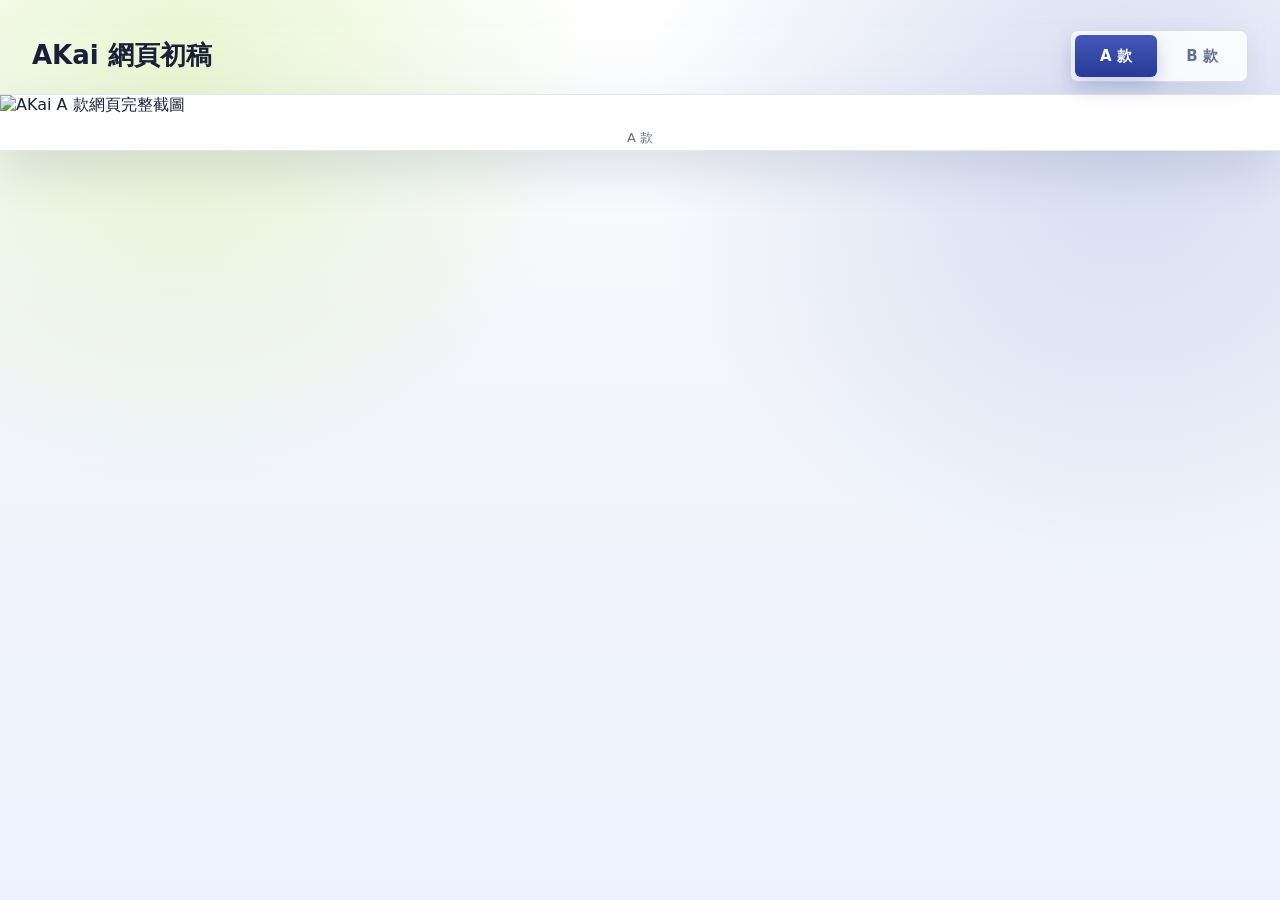
==== index.html @ e540f956 "Add GitHub Pages deployment" ====
<!doctype html>
<html lang="zh-Hant">
  <head>
    <meta charset="utf-8" />
    <meta name="viewport" content="width=device-width, initial-scale=1" />
    <title>AKai A/B 網頁款式切換</title>
    <style>
      :root {
        color-scheme: light;
        --bg: #f4f6fb;
        --surface: rgba(255, 255, 255, 0.82);
        --surface-strong: #ffffff;
        --text: #182037;
        --muted: #66708c;
        --line: rgba(39, 55, 95, 0.14);
        --brand: #4458b8;
        --brand-strong: #263a96;
        --shadow: 0 18px 48px rgba(40, 54, 96, 0.14);
        --radius: 8px;
        --control-h: 44px;
      }

      * {
        box-sizing: border-box;
      }

      html {
        scroll-behavior: smooth;
      }

      body {
        margin: 0;
        min-height: 100vh;
        color: var(--text);
        font-family:
          "Noto Sans TC",
          "Microsoft JhengHei",
          system-ui,
          -apple-system,
          BlinkMacSystemFont,
          "Segoe UI",
          sans-serif;
        background:
          radial-gradient(
            circle at 14% 8%,
            rgba(197, 231, 136, 0.38),
            transparent 26rem
          ),
          radial-gradient(
            circle at 88% 12%,
            rgba(105, 128, 205, 0.26),
            transparent 30rem
          ),
          linear-gradient(180deg, #ffffff 0%, var(--bg) 38%, #eef2ff 100%);
      }

      .shell {
        width: 100%;
        margin: 0 auto;
        padding: 18px 0 40px;
      }

      .switchbar {
        position: sticky;
        top: 0;
        z-index: 10;
        display: flex;
        align-items: center;
        justify-content: space-between;
        gap: 16px;
        min-height: 72px;
        padding: 12px clamp(12px, 2.5vw, 36px);
        backdrop-filter: blur(16px);
      }

      .brand {
        display: grid;
        gap: 2px;
        min-width: 0;
      }

      .brand strong {
        font-size: clamp(18px, 2.2vw, 26px);
        line-height: 1.2;
        letter-spacing: 0;
      }

      .brand span {
        color: var(--muted);
        font-size: clamp(12px, 1.6vw, 14px);
        line-height: 1.5;
      }

      .tabs {
        display: grid;
        grid-template-columns: repeat(2, minmax(74px, 1fr));
        gap: 4px;
        min-width: 178px;
        height: calc(var(--control-h) + 8px);
        padding: 4px;
        border: 1px solid var(--line);
        border-radius: var(--radius);
        background: var(--surface);
        box-shadow: 0 8px 24px rgba(36, 47, 86, 0.08);
      }

      .tab {
        appearance: none;
        border: 0;
        border-radius: 6px;
        background: transparent;
        color: var(--muted);
        cursor: pointer;
        font: inherit;
        font-size: 15px;
        font-weight: 700;
        line-height: 1;
        transition:
          background-color 180ms ease,
          color 180ms ease,
          box-shadow 180ms ease;
      }

      .tab:hover {
        color: var(--brand-strong);
        background: rgba(68, 88, 184, 0.08);
      }

      .tab:focus-visible {
        outline: 3px solid rgba(68, 88, 184, 0.28);
        outline-offset: 2px;
      }

      .tab[aria-selected="true"] {
        color: #ffffff;
        background: linear-gradient(180deg, var(--brand), var(--brand-strong));
        box-shadow: 0 8px 18px rgba(55, 74, 174, 0.24);
      }

      .stage {
        overflow: hidden;
        width: 100%;
        border: 1px solid rgba(39, 55, 95, 0.12);
        border-right: 0;
        border-left: 0;
        border-radius: 0;
        background: var(--surface-strong);
        box-shadow: var(--shadow);
      }

      .panel {
        display: none;
        padding: 0;
      }

      .panel.is-active {
        display: block;
        animation: panel-in 220ms ease-out;
      }

      .page-shot {
        display: block;
        width: 100%;
        height: auto;
        margin: 0 auto;
        border-radius: 0;
        background: #ffffff;
      }

      .caption {
        display: flex;
        justify-content: center;
        padding: 12px 8px 2px;
        color: var(--muted);
        font-size: 13px;
        line-height: 1.5;
        text-align: center;
      }

      @keyframes panel-in {
        from {
          opacity: 0;
          transform: translateY(8px);
        }

        to {
          opacity: 1;
          transform: translateY(0);
        }
      }

      @media (max-width: 720px) {
        .shell {
          padding: 10px 0 24px;
        }

        .switchbar {
          min-height: auto;
          align-items: stretch;
          flex-direction: column;
          padding: 10px 12px;
          border-bottom: 1px solid var(--line);
          background: rgba(255, 255, 255, 0.78);
        }

        .brand {
          gap: 0;
        }

        .tabs {
          width: 100%;
        }

        .stage {
          box-shadow: none;
        }

        .caption {
          padding: 10px 12px;
        }
      }

      @media (prefers-reduced-motion: reduce) {
        html {
          scroll-behavior: auto;
        }

        .tab,
        .panel.is-active {
          transition: none;
          animation: none;
        }
      }
    </style>
  </head>
  <body>
    <main class="shell">
      <header class="switchbar" aria-label="款式切換">
        <div class="brand">
          <strong>AKai 網頁初稿</strong>
          <!-- <span>切換 A / B 款，畫面會依裝置寬度自動縮放。</span> -->
        </div>

        <div class="tabs" role="tablist" aria-label="選擇網頁款式">
          <button
            class="tab"
            id="tab-a"
            type="button"
            role="tab"
            aria-selected="true"
            aria-controls="panel-a"
            data-target="panel-a"
          >
            A 款
          </button>
          <button
            class="tab"
            id="tab-b"
            type="button"
            role="tab"
            aria-selected="false"
            aria-controls="panel-b"
            data-target="panel-b"
          >
            B 款
          </button>
        </div>
      </header>

      <section class="stage">
        <article
          class="panel is-active"
          id="panel-a"
          role="tabpanel"
          aria-labelledby="tab-a"
        >
          <img
            class="page-shot"
            src="ok1.jpg"
            alt="AKai A 款網頁完整截圖"
          />
          <div class="caption">A 款</div>
        </article>

        <article
          class="panel"
          id="panel-b"
          role="tabpanel"
          aria-labelledby="tab-b"
          hidden
        >
          <img
            class="page-shot"
            src="ok2.jpg"
            alt="AKai B 款網頁完整截圖"
          />
          <div class="caption">B 款</div>
        </article>
      </section>
    </main>

    <script>
      const tabs = Array.from(document.querySelectorAll('[role="tab"]'));
      const panels = Array.from(document.querySelectorAll('[role="tabpanel"]'));

      function activateTab(tab) {
        tabs.forEach((item) => {
          const isActive = item === tab;
          item.setAttribute("aria-selected", String(isActive));
          item.tabIndex = isActive ? 0 : -1;
        });

        panels.forEach((panel) => {
          const isActive = panel.id === tab.dataset.target;
          panel.classList.toggle("is-active", isActive);
          panel.hidden = !isActive;
        });

        window.scrollTo({ top: 0, behavior: "smooth" });
      }

      tabs.forEach((tab, index) => {
        tab.addEventListener("click", () => activateTab(tab));
        tab.addEventListener("keydown", (event) => {
          const keyMap = {
            ArrowLeft: index === 0 ? tabs.length - 1 : index - 1,
            ArrowRight: index === tabs.length - 1 ? 0 : index + 1,
            Home: 0,
            End: tabs.length - 1,
          };

          if (event.key in keyMap) {
            event.preventDefault();
            const nextTab = tabs[keyMap[event.key]];
            nextTab.focus();
            activateTab(nextTab);
          }
        });
      });
    </script>
  </body>
</html>
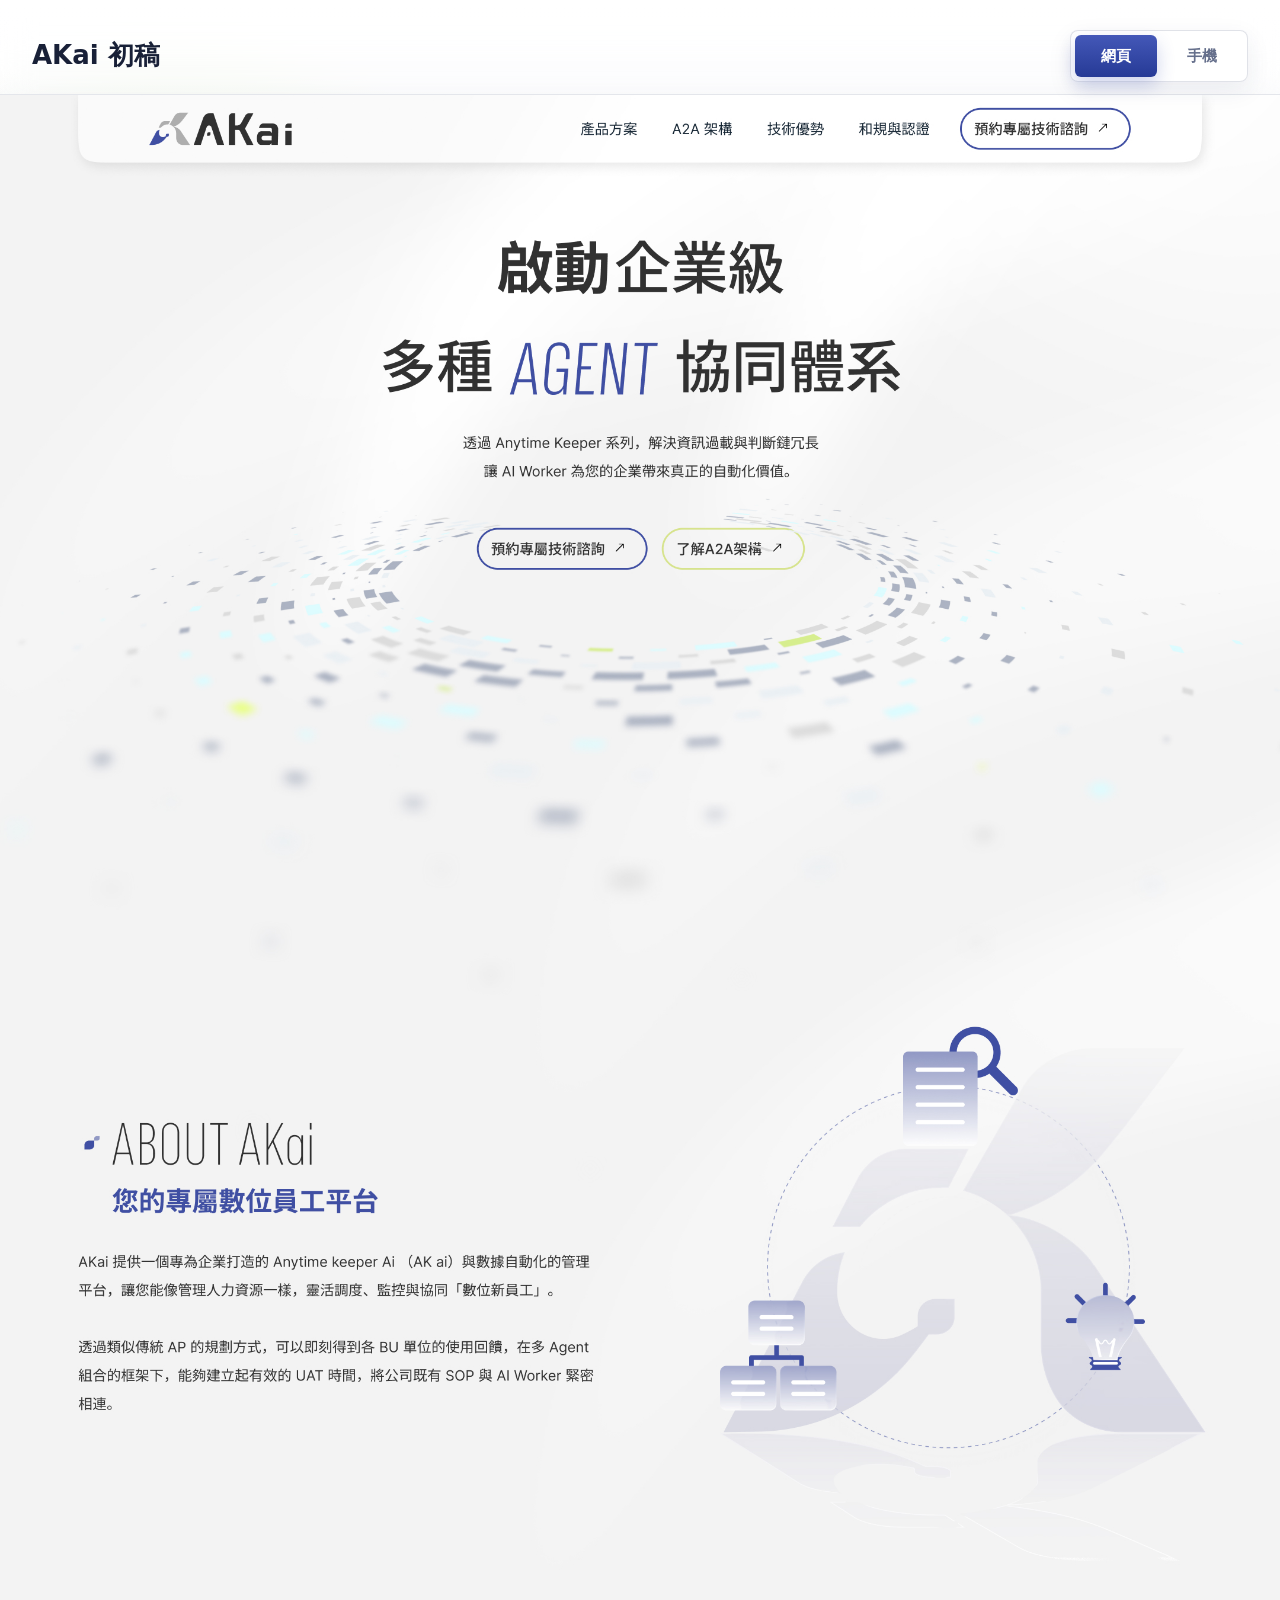
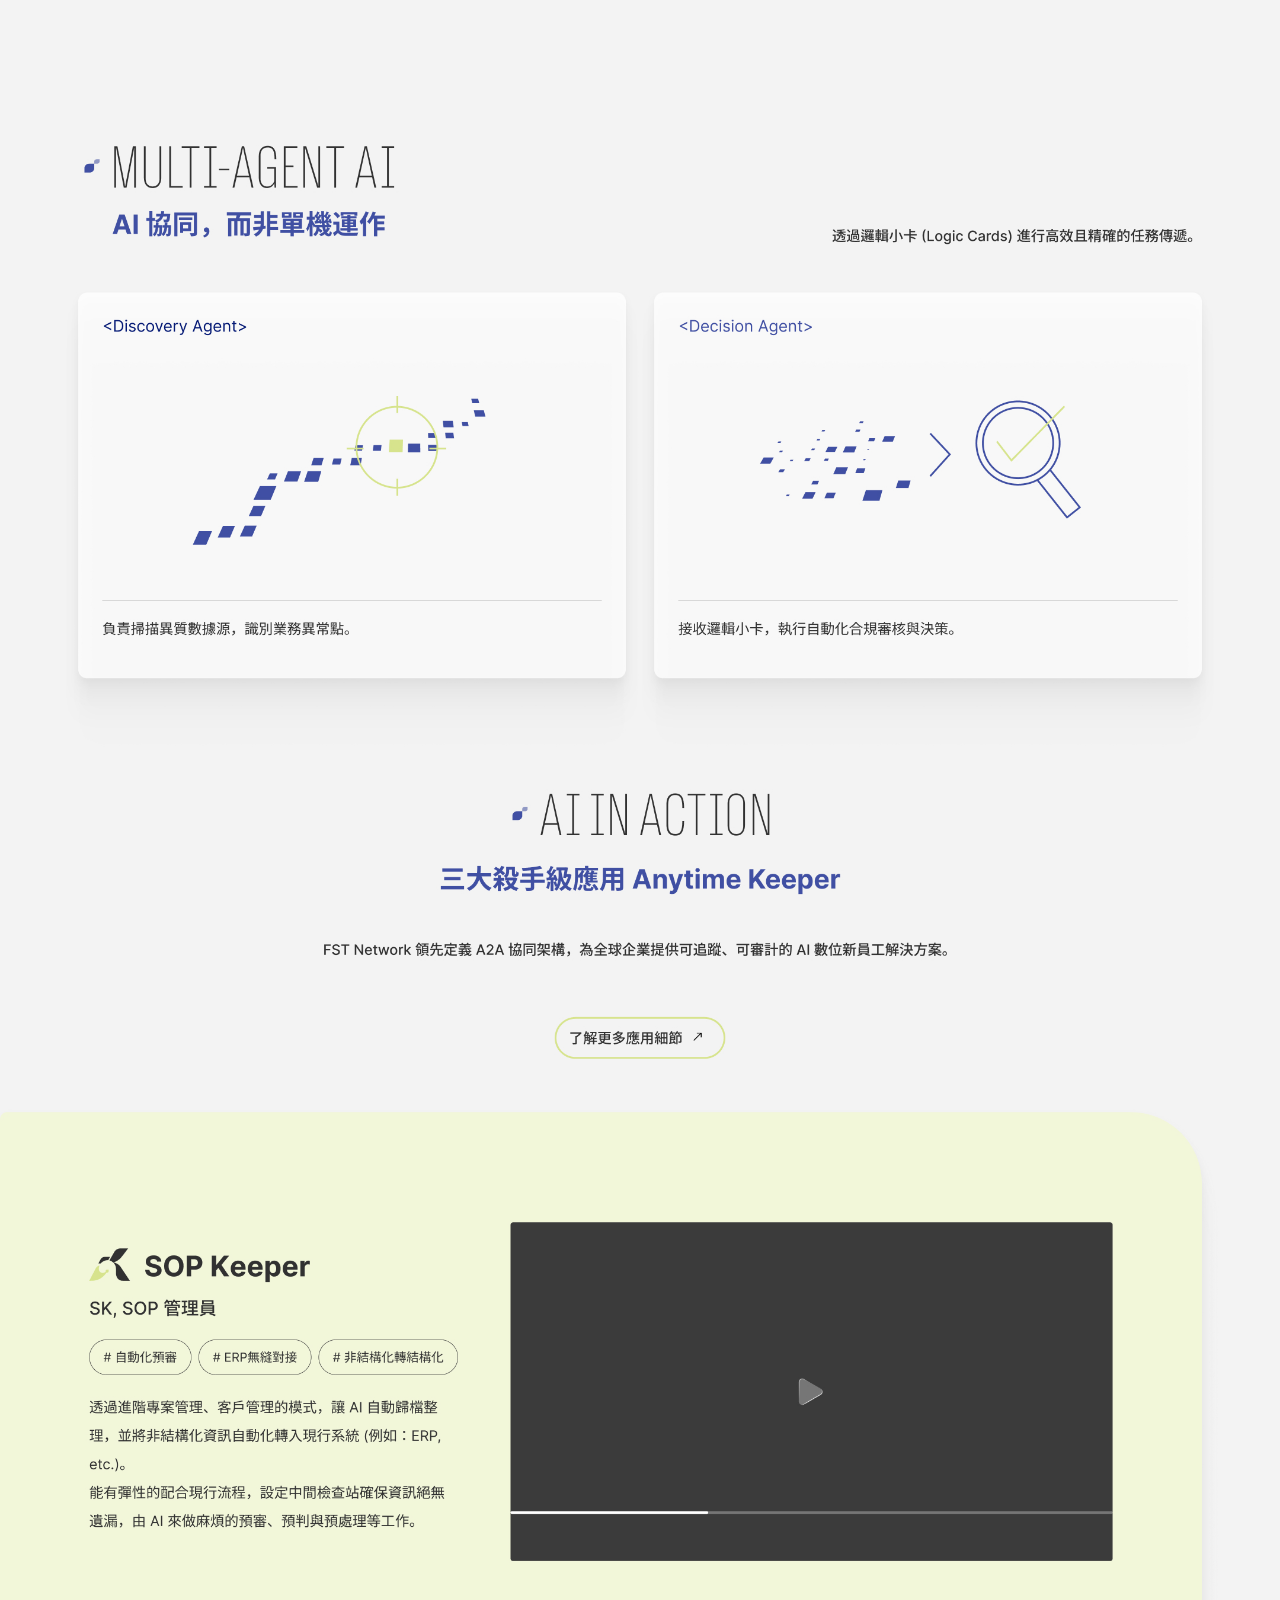
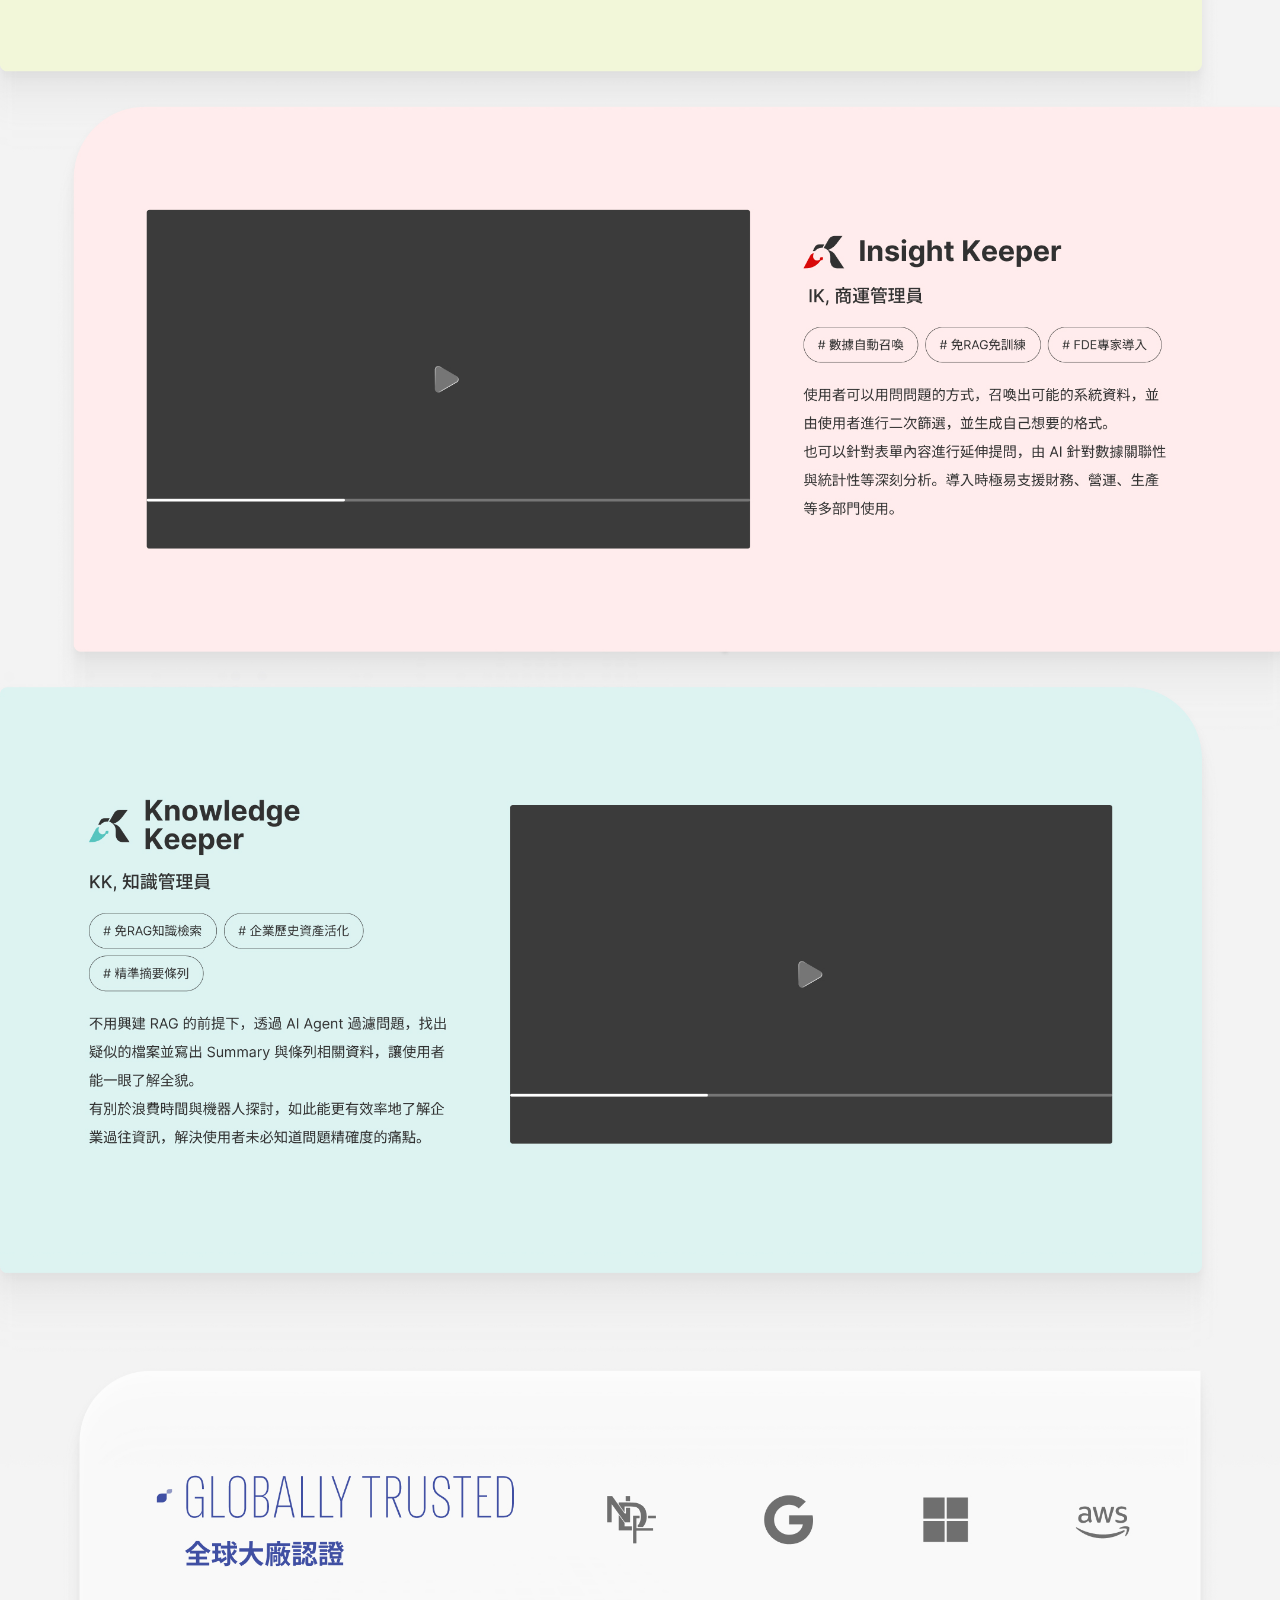
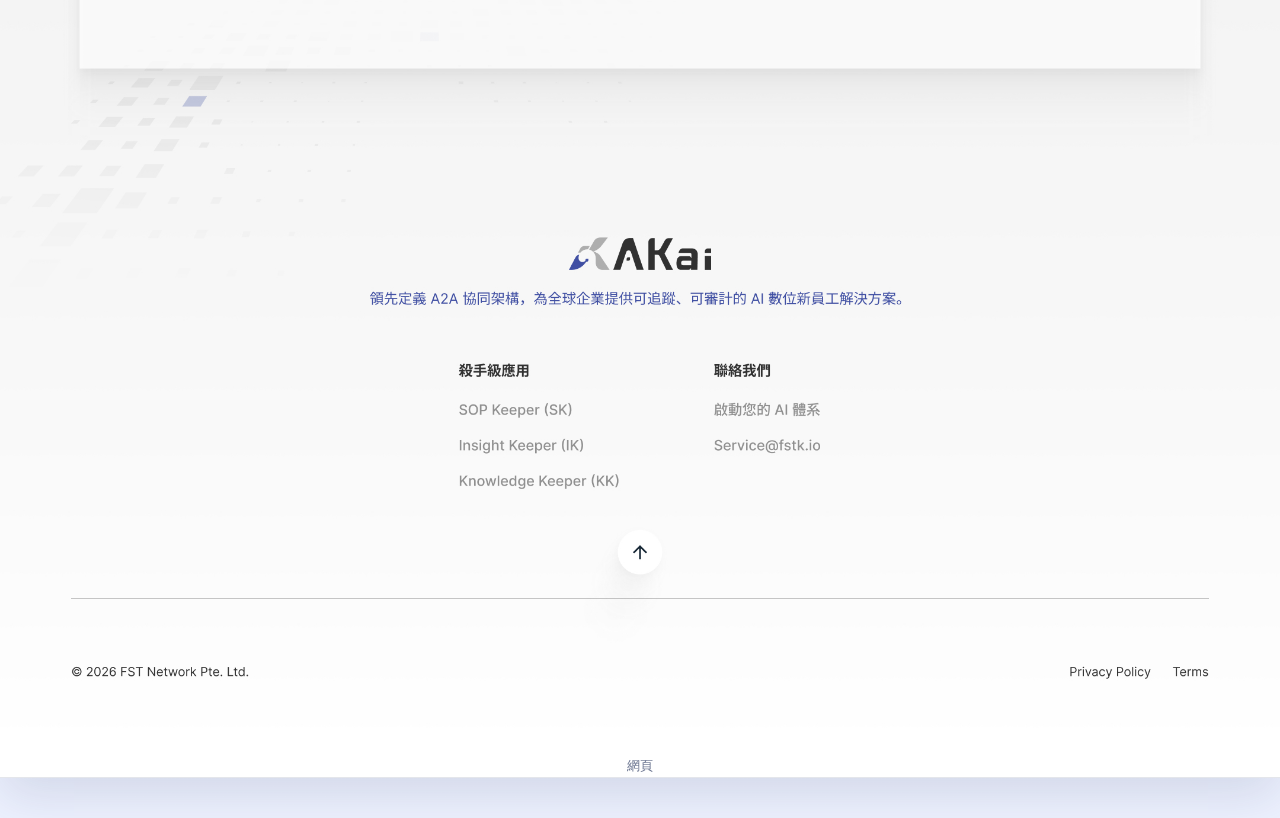
==== commit fccfbcf5: "Update index tabs for web and mobile" ====
--- a/index.html
+++ b/index.html
@@ -3,7 +3,7 @@
   <head>
     <meta charset="utf-8" />
     <meta name="viewport" content="width=device-width, initial-scale=1" />
-    <title>AKai A/B 網頁款式切換</title>
+    <title>AKai 網頁 / 手機初稿切換</title>
     <style>
       :root {
         color-scheme: light;
@@ -167,6 +167,10 @@
         background: #ffffff;
       }
 
+      .mobile-shot {
+        width: min(100%, 430px);
+      }
+
       .caption {
         display: flex;
         justify-content: center;
@@ -235,34 +239,33 @@
   </head>
   <body>
     <main class="shell">
-      <header class="switchbar" aria-label="款式切換">
+      <header class="switchbar" aria-label="初稿">
         <div class="brand">
-          <strong>AKai 網頁初稿</strong>
-          <!-- <span>切換 A / B 款，畫面會依裝置寬度自動縮放。</span> -->
+          <strong>AKai 初稿</strong>
         </div>
 
-        <div class="tabs" role="tablist" aria-label="選擇網頁款式">
+        <div class="tabs" role="tablist" aria-label="初稿">
           <button
             class="tab"
-            id="tab-a"
+            id="tab-web"
             type="button"
             role="tab"
             aria-selected="true"
-            aria-controls="panel-a"
-            data-target="panel-a"
+            aria-controls="panel-web"
+            data-target="panel-web"
           >
-            A 款
+            網頁
           </button>
           <button
             class="tab"
-            id="tab-b"
+            id="tab-mobile"
             type="button"
             role="tab"
             aria-selected="false"
-            aria-controls="panel-b"
-            data-target="panel-b"
+            aria-controls="panel-mobile"
+            data-target="panel-mobile"
           >
-            B 款
+            手機
           </button>
         </div>
       </header>
@@ -270,31 +273,27 @@
       <section class="stage">
         <article
           class="panel is-active"
-          id="panel-a"
+          id="panel-web"
           role="tabpanel"
-          aria-labelledby="tab-a"
+          aria-labelledby="tab-web"
         >
-          <img
-            class="page-shot"
-            src="ok1.jpg"
-            alt="AKai A 款網頁完整截圖"
-          />
-          <div class="caption">A 款</div>
+          <img class="page-shot" src="ok2.jpg" alt="AKai 網頁版完整截圖" />
+          <div class="caption">網頁</div>
         </article>
 
         <article
           class="panel"
-          id="panel-b"
+          id="panel-mobile"
           role="tabpanel"
-          aria-labelledby="tab-b"
+          aria-labelledby="tab-mobile"
           hidden
         >
           <img
-            class="page-shot"
-            src="ok2.jpg"
-            alt="AKai B 款網頁完整截圖"
+            class="page-shot mobile-shot"
+            src="ok-mb.jpg"
+            alt="AKai 手機版完整截圖"
           />
-          <div class="caption">B 款</div>
+          <div class="caption">手機</div>
         </article>
       </section>
     </main>
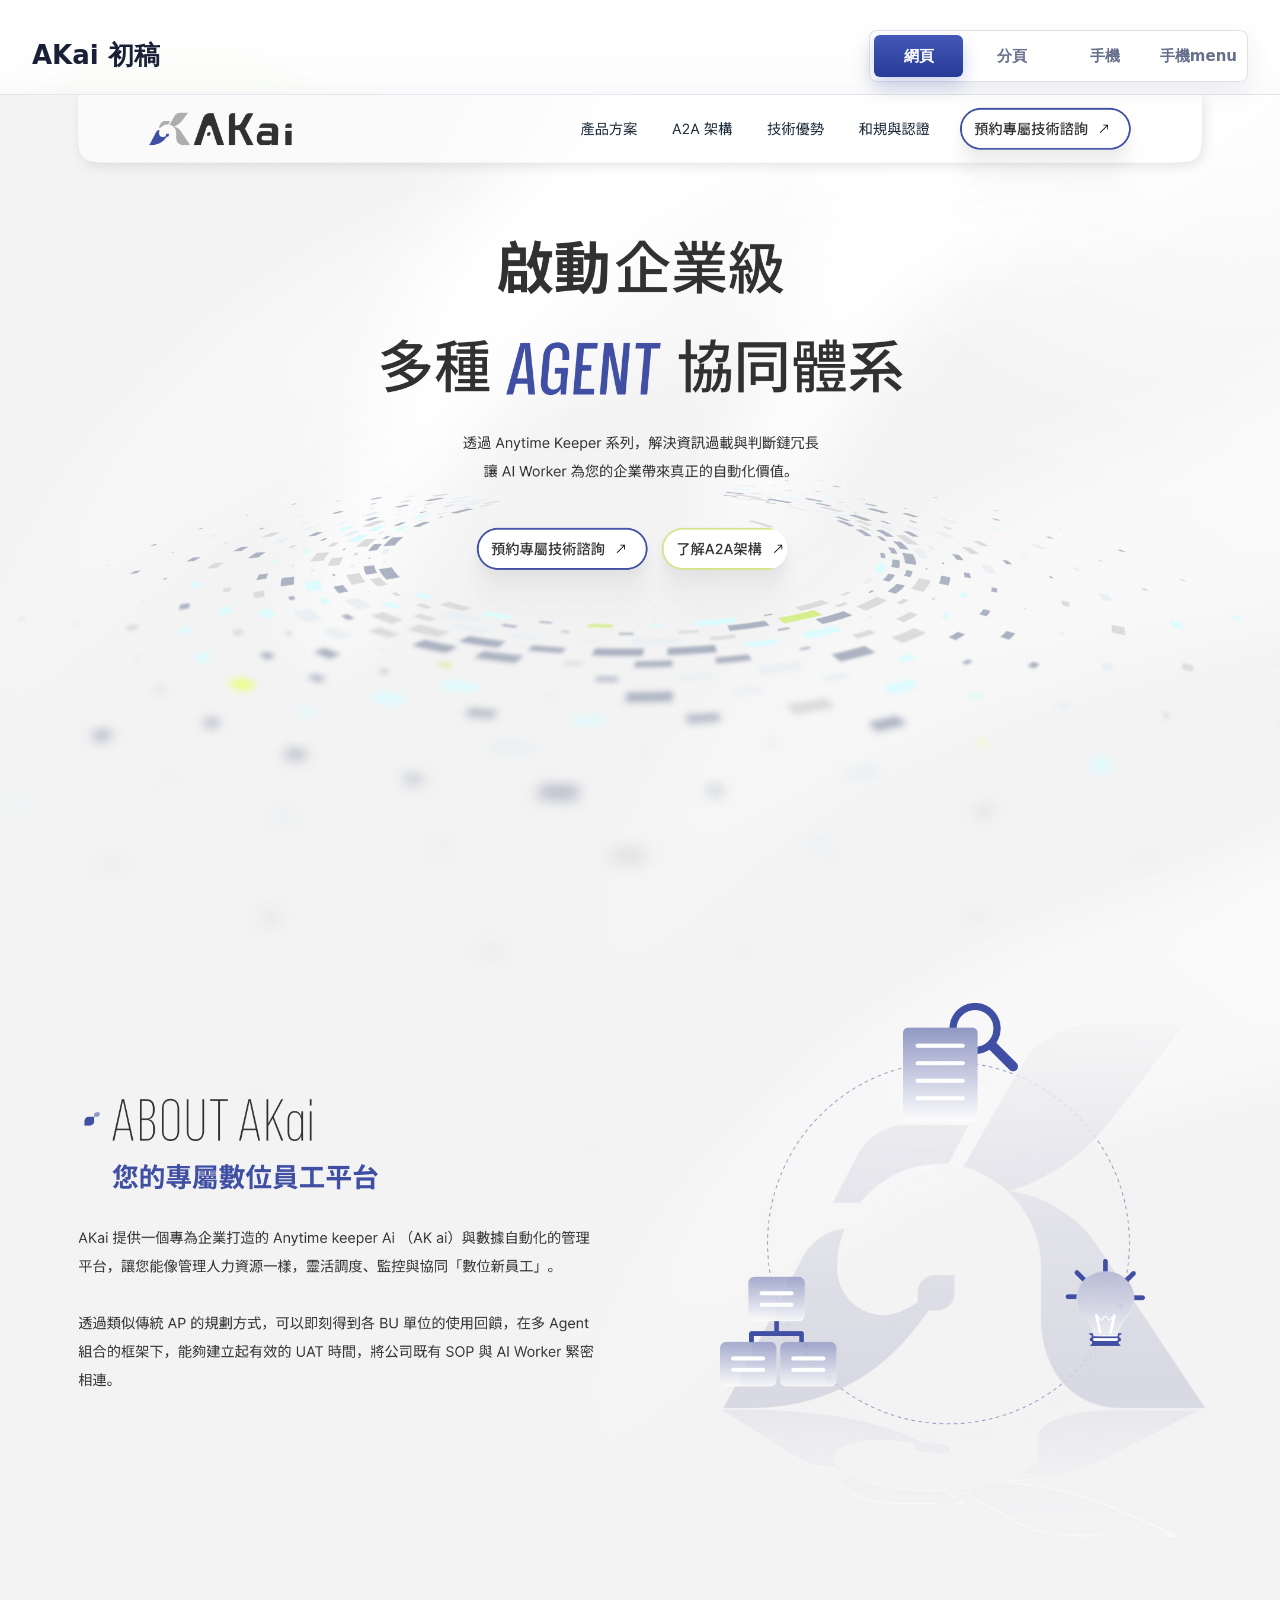
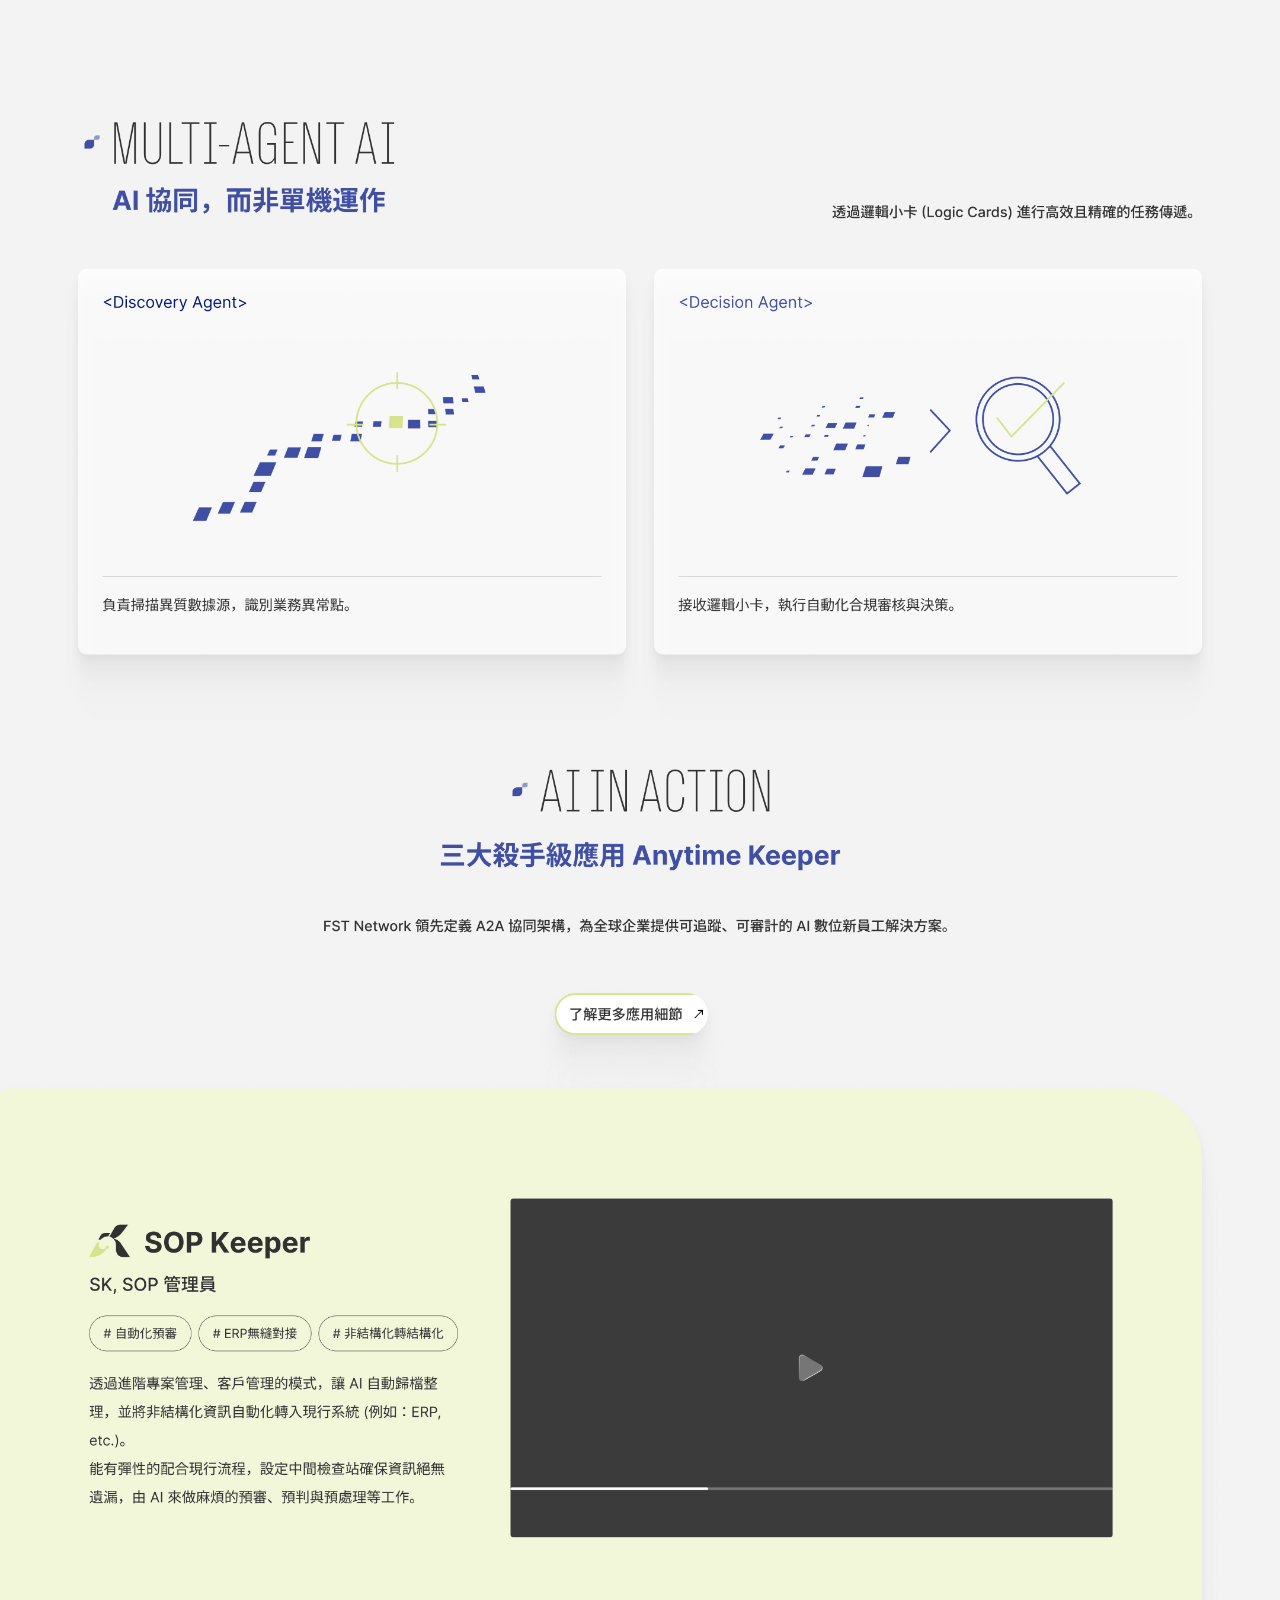
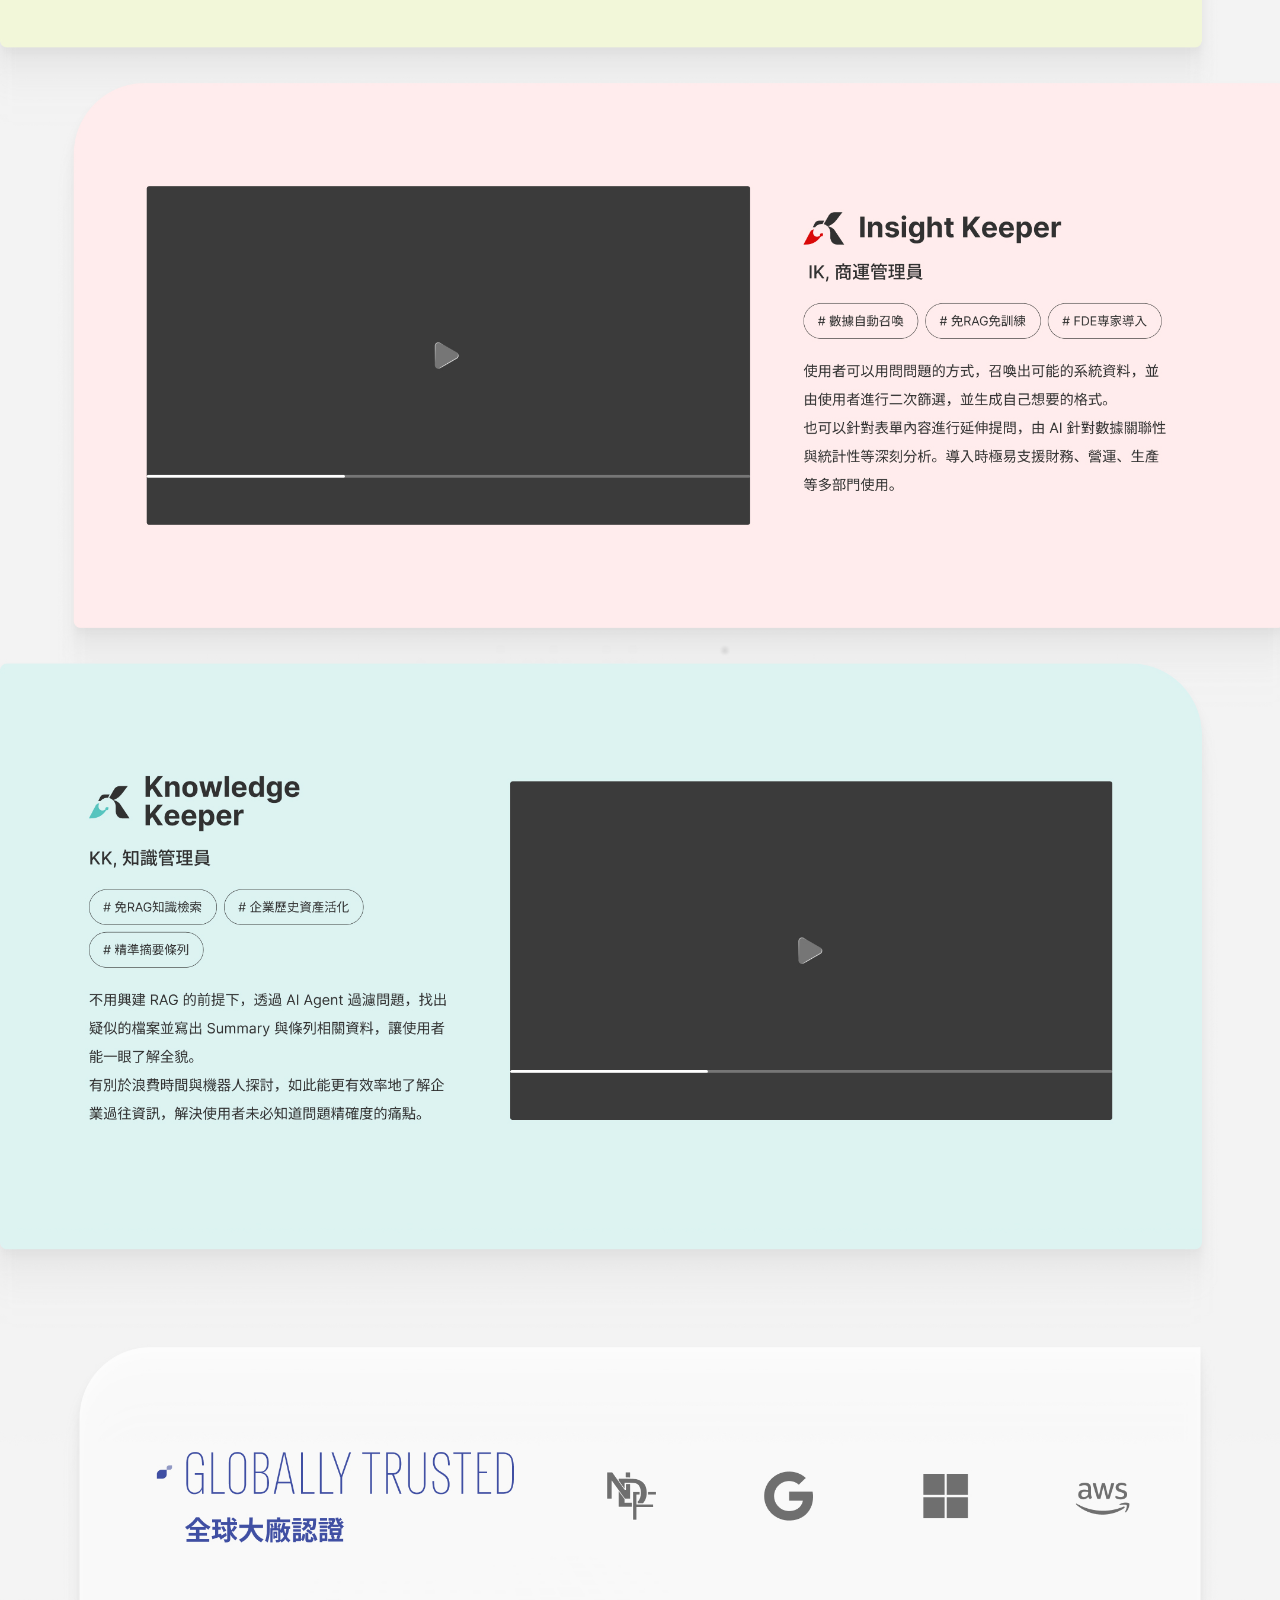
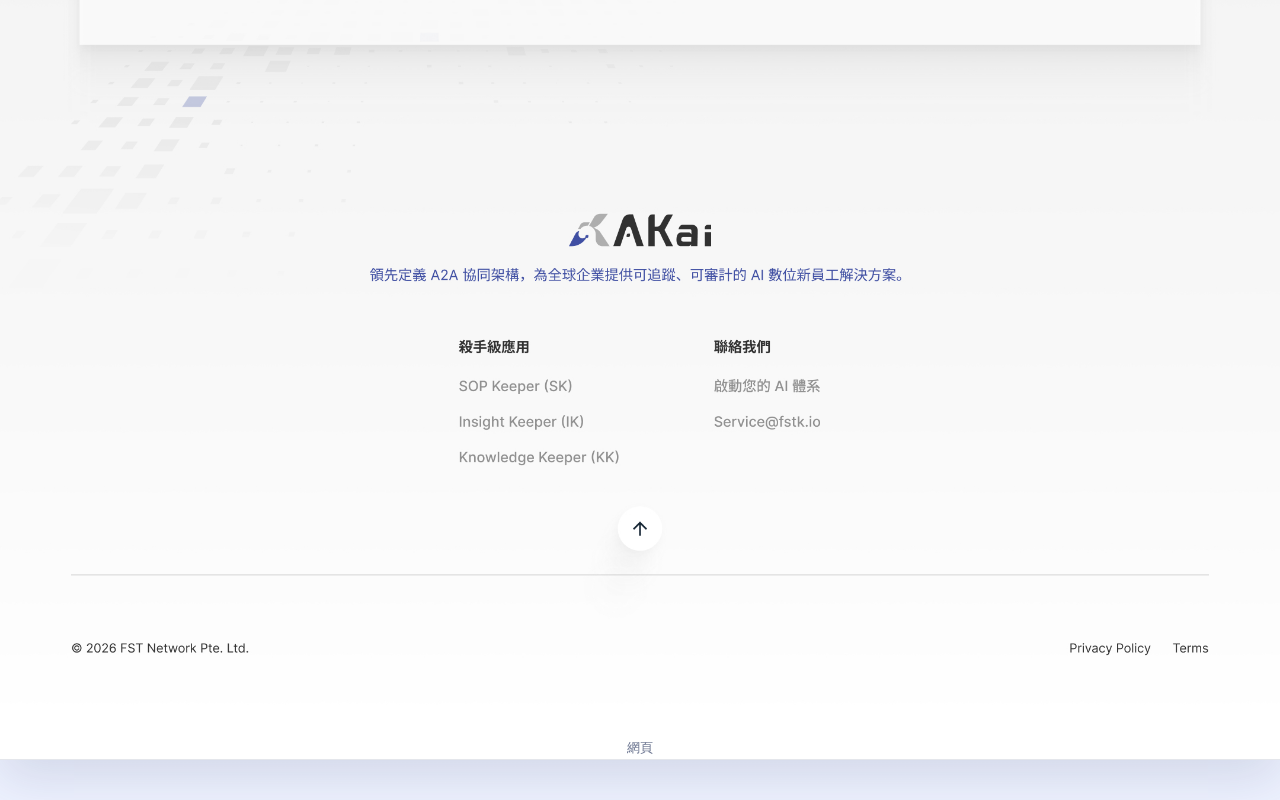
==== commit 3ce4bac2: "5/31 tab和分頁修改" ====
--- a/index.html
+++ b/index.html
@@ -3,7 +3,7 @@
   <head>
     <meta charset="utf-8" />
     <meta name="viewport" content="width=device-width, initial-scale=1" />
-    <title>AKai 網頁 / 手機初稿切換</title>
+    <title>AKai 網頁 / 分頁 / 手機 / 手機menu 初稿切換</title>
     <style>
       :root {
         color-scheme: light;
@@ -93,7 +93,7 @@
 
       .tabs {
         display: grid;
-        grid-template-columns: repeat(2, minmax(74px, 1fr));
+        grid-template-columns: repeat(4, minmax(74px, 1fr));
         gap: 4px;
         min-width: 178px;
         height: calc(var(--control-h) + 8px);
@@ -258,6 +258,17 @@
           </button>
           <button
             class="tab"
+            id="tab-page"
+            type="button"
+            role="tab"
+            aria-selected="false"
+            aria-controls="panel-page"
+            data-target="panel-page"
+          >
+            分頁
+          </button>
+          <button
+            class="tab"
             id="tab-mobile"
             type="button"
             role="tab"
@@ -267,6 +278,17 @@
           >
             手機
           </button>
+          <button
+            class="tab"
+            id="tab-menu"
+            type="button"
+            role="tab"
+            aria-selected="false"
+            aria-controls="panel-menu"
+            data-target="panel-menu"
+          >
+            手機menu
+          </button>
         </div>
       </header>
 
@@ -279,6 +301,17 @@
         >
           <img class="page-shot" src="ok2.jpg" alt="AKai 網頁版完整截圖" />
           <div class="caption">網頁</div>
+        </article>
+
+        <article
+          class="panel"
+          id="panel-page"
+          role="tabpanel"
+          aria-labelledby="tab-page"
+          hidden
+        >
+          <img class="page-shot" src="ok3.jpg" alt="AKai 分頁完整截圖" />
+          <div class="caption">分頁</div>
         </article>
 
         <article
@@ -295,6 +328,21 @@
           />
           <div class="caption">手機</div>
         </article>
+
+        <article
+          class="panel"
+          id="panel-menu"
+          role="tabpanel"
+          aria-labelledby="tab-menu"
+          hidden
+        >
+          <img
+            class="page-shot mobile-shot"
+            src="menu.jpg"
+            alt="AKai 手機 menu 完整截圖"
+          />
+          <div class="caption">手機menu</div>
+        </article>
       </section>
     </main>
 
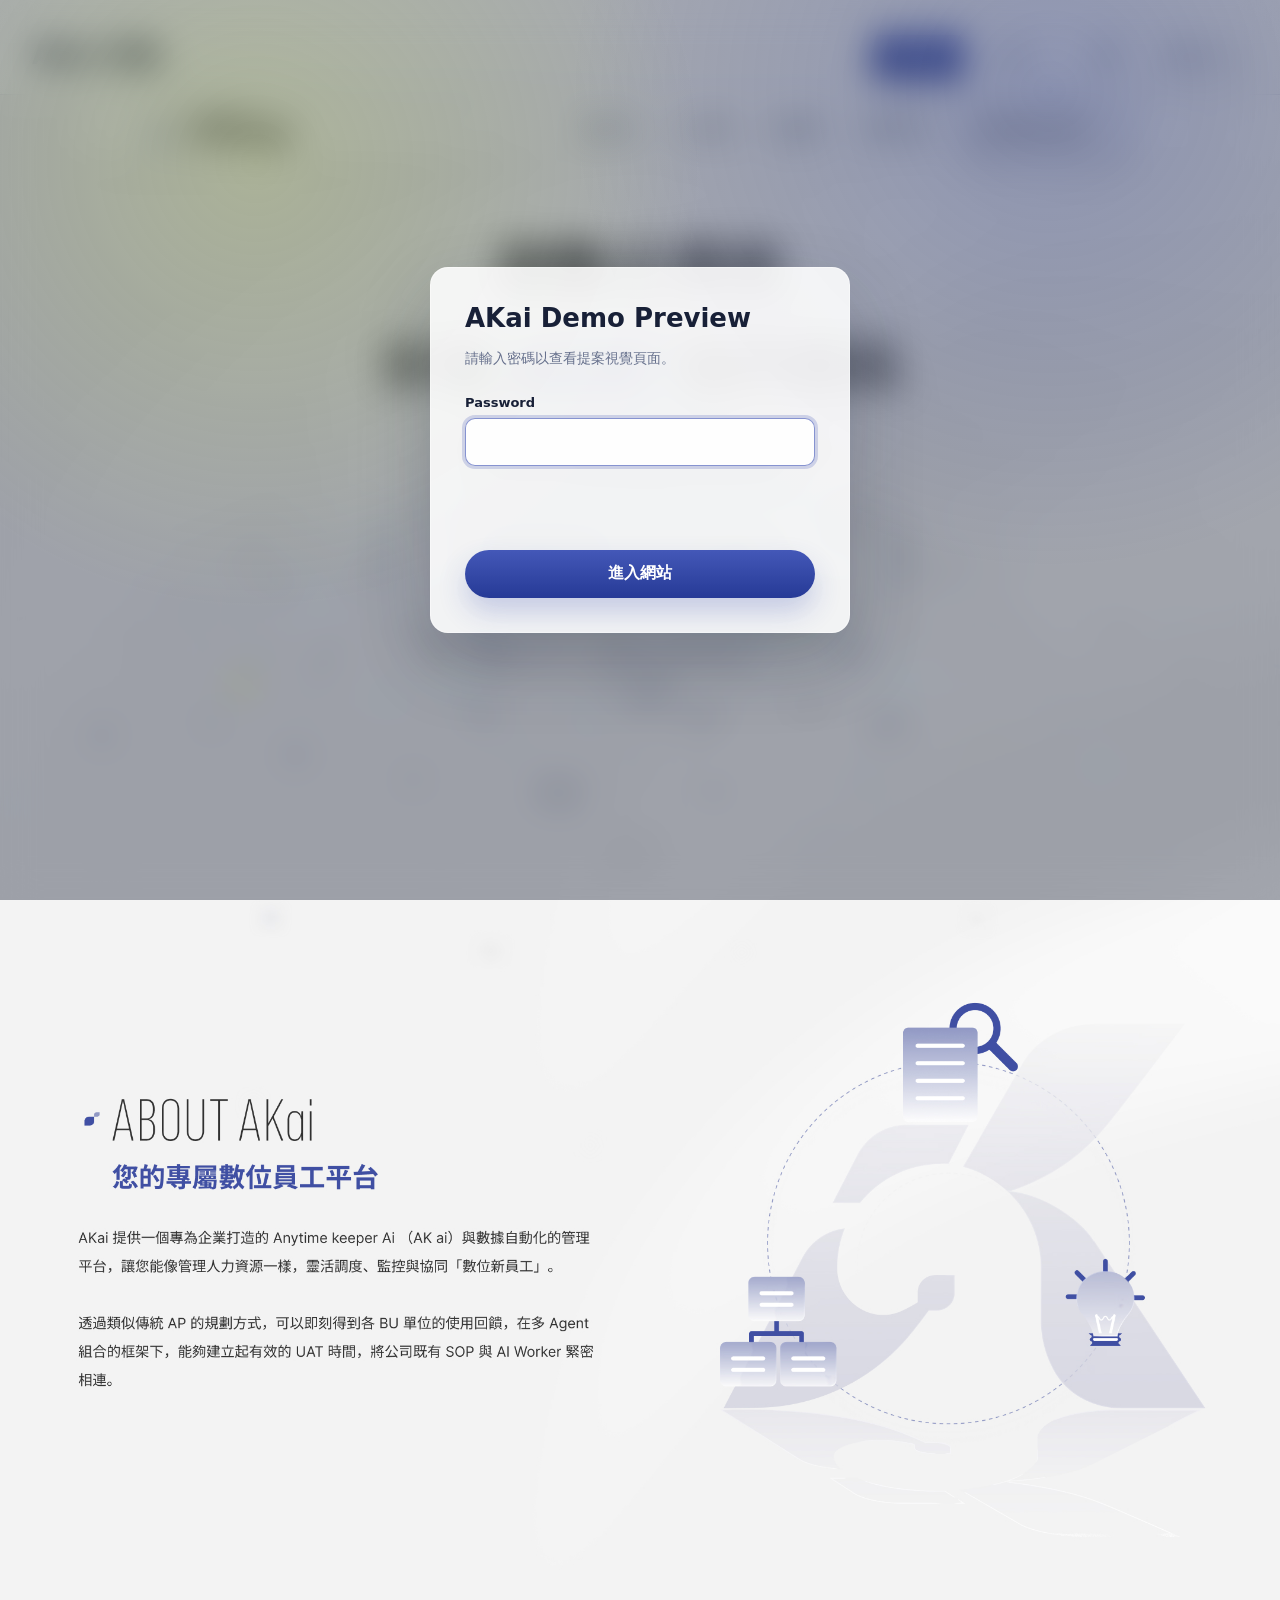
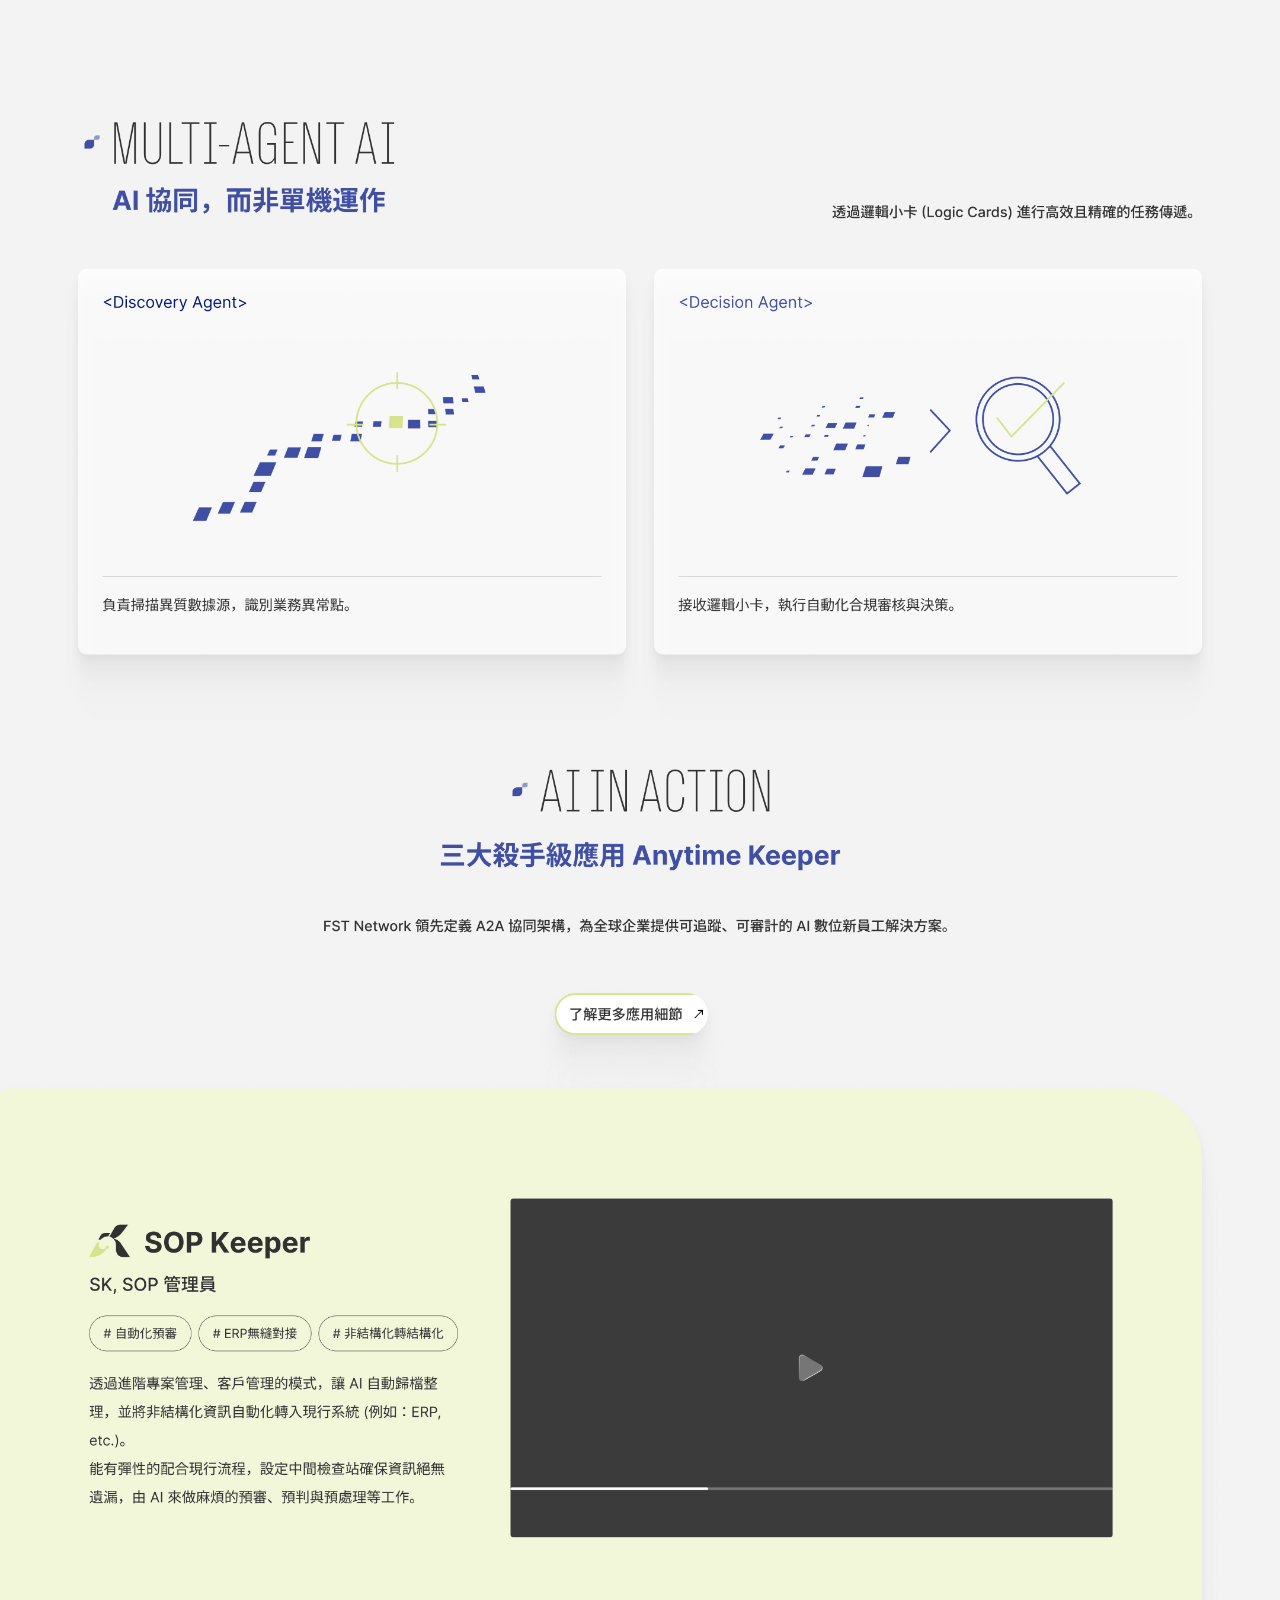
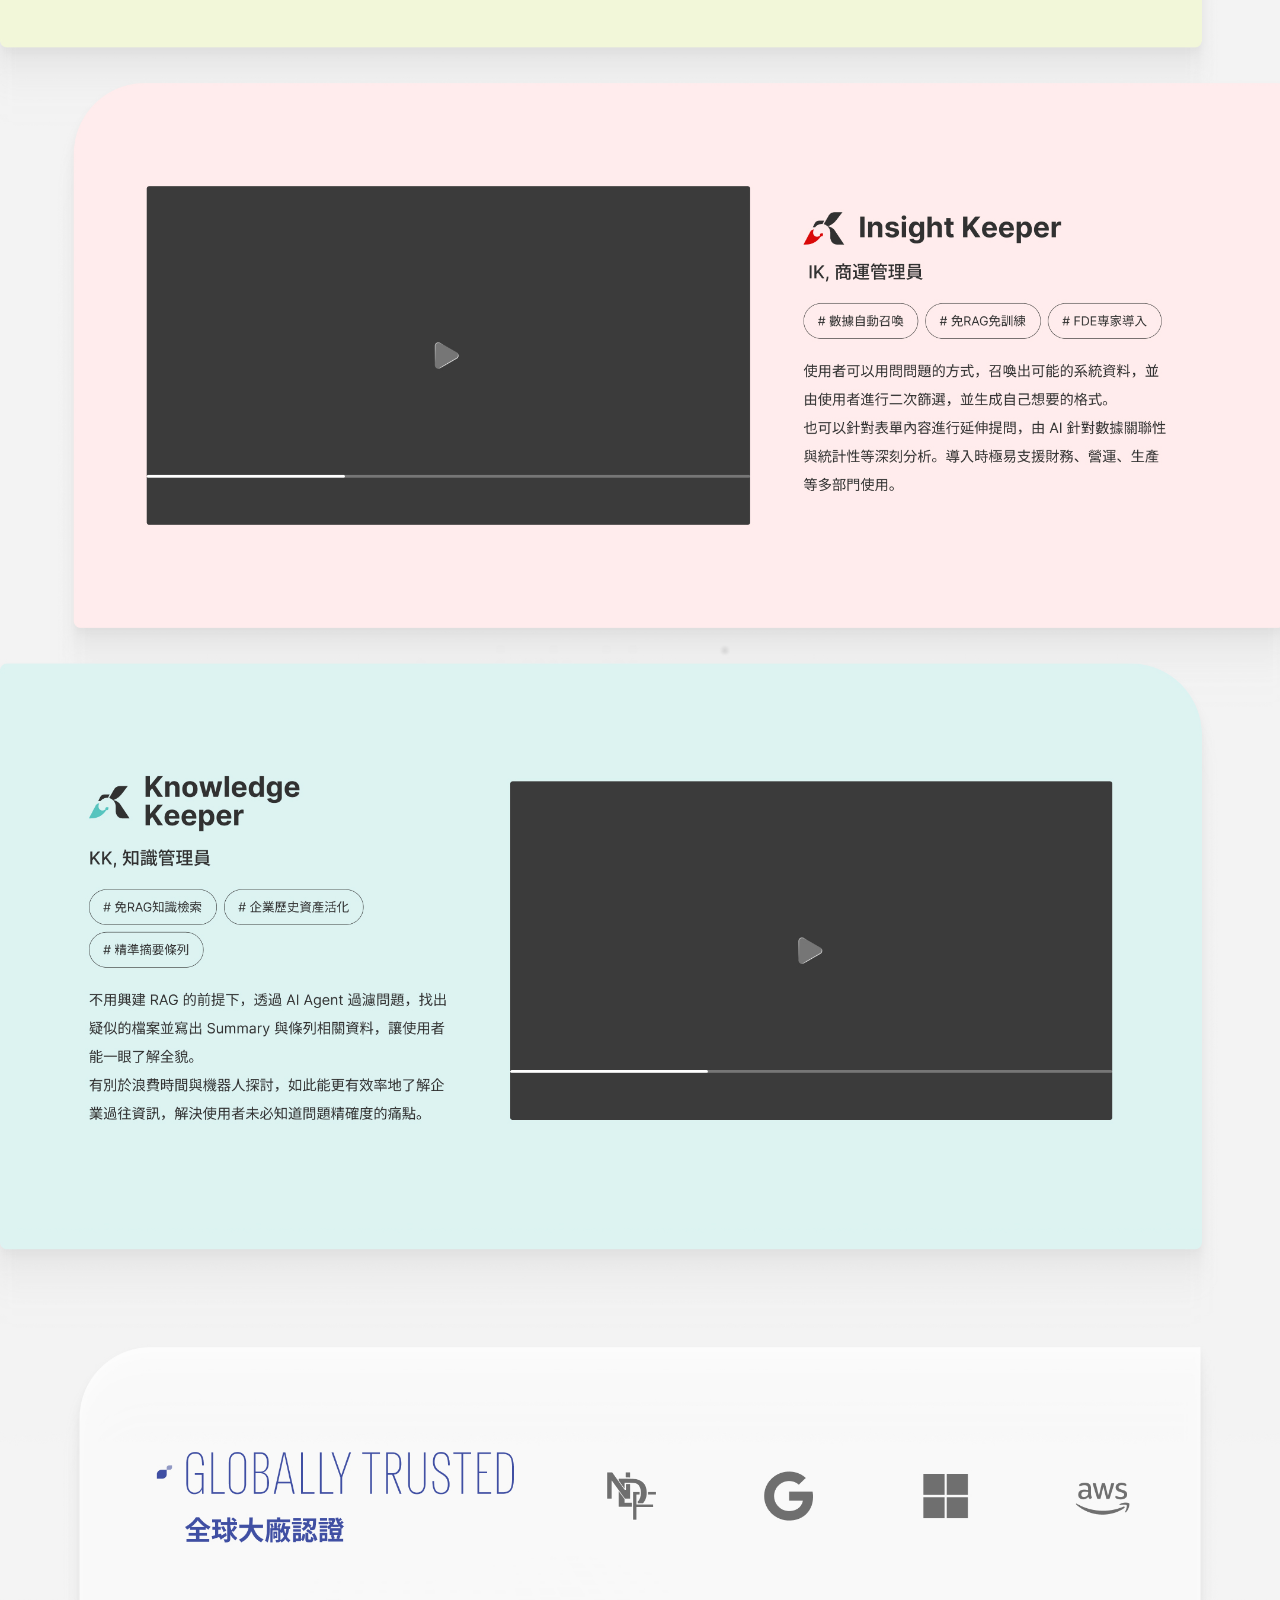
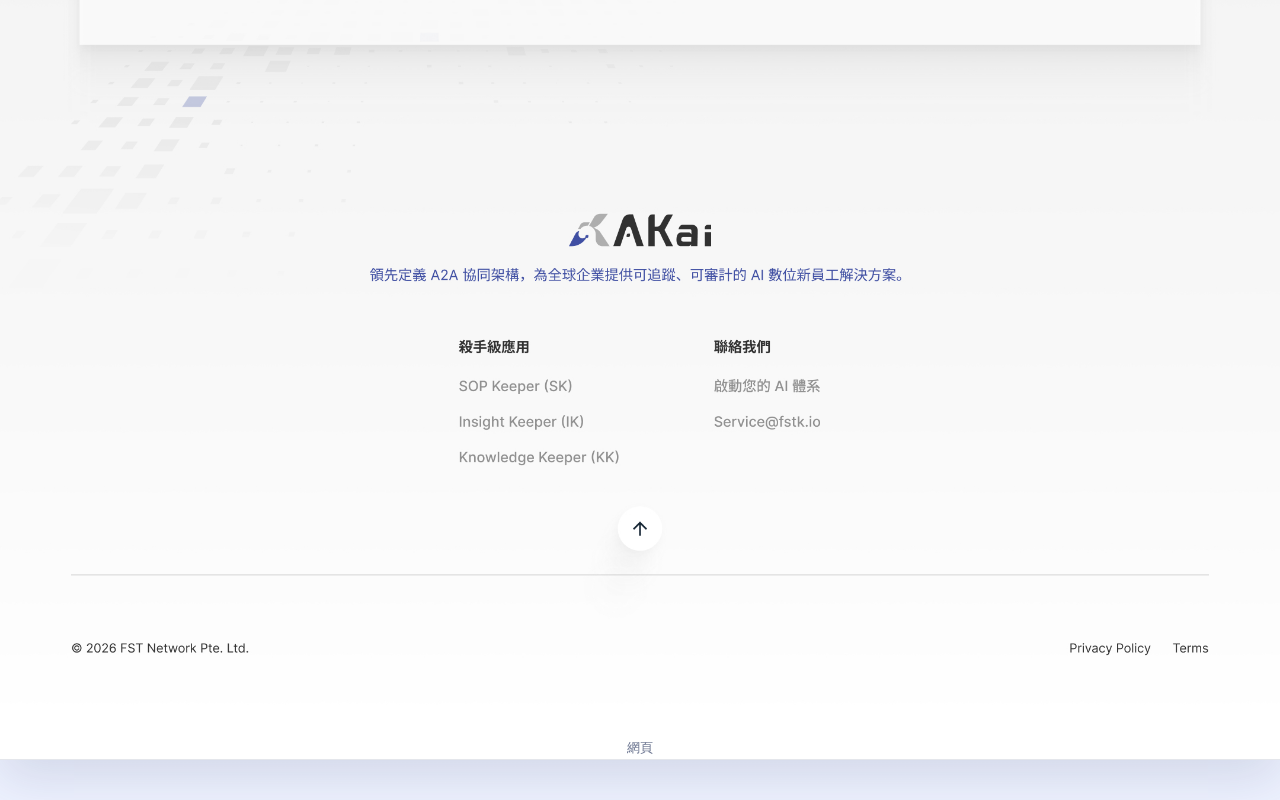
==== commit 03001478: "Add password protection" ====
--- a/index.html
+++ b/index.html
@@ -236,6 +236,7 @@
         }
       }
     </style>
+    <link rel="stylesheet" href="login.css" />
   </head>
   <body>
     <main class="shell">
@@ -385,5 +386,6 @@
         });
       });
     </script>
+    <script src="login.js" defer></script>
   </body>
 </html>
--- a/login.css
+++ b/login.css
@@ -0,0 +1,104 @@
+.login-lock {
+  overflow: hidden;
+}
+
+.login-overlay {
+  position: fixed;
+  inset: 0;
+  z-index: 9999;
+  display: grid;
+  place-items: center;
+  padding: 24px;
+  background:
+    radial-gradient(circle at 20% 18%, rgba(217, 239, 92, 0.22), transparent 28rem),
+    radial-gradient(circle at 82% 10%, rgba(68, 88, 184, 0.24), transparent 30rem),
+    rgba(20, 27, 48, 0.38);
+  backdrop-filter: blur(18px);
+}
+
+.login-overlay.is-hidden {
+  display: none;
+}
+
+.login-card {
+  width: min(100%, 420px);
+  padding: 34px;
+  border: 1px solid rgba(255, 255, 255, 0.42);
+  border-radius: 18px;
+  background: rgba(255, 255, 255, 0.88);
+  box-shadow: 0 28px 72px rgba(24, 32, 55, 0.24);
+}
+
+.login-card h1 {
+  margin: 0;
+  color: #182037;
+  font-size: 26px;
+  line-height: 1.25;
+}
+
+.login-card p {
+  margin: 12px 0 24px;
+  color: #66708c;
+  font-size: 14px;
+  line-height: 1.7;
+}
+
+.login-form {
+  display: grid;
+  gap: 14px;
+}
+
+.login-form label {
+  display: grid;
+  gap: 8px;
+  color: #182037;
+  font-size: 13px;
+  font-weight: 700;
+}
+
+.login-form input {
+  width: 100%;
+  min-height: 48px;
+  padding: 0 14px;
+  border: 1px solid rgba(39, 55, 95, 0.18);
+  border-radius: 10px;
+  color: #182037;
+  background: rgba(255, 255, 255, 0.92);
+  font: inherit;
+}
+
+.login-form input:focus {
+  outline: 3px solid rgba(68, 88, 184, 0.22);
+  border-color: rgba(68, 88, 184, 0.64);
+}
+
+.login-form button {
+  min-height: 48px;
+  border: 0;
+  border-radius: 999px;
+  color: #ffffff;
+  background: linear-gradient(180deg, #4458b8, #263a96);
+  cursor: pointer;
+  font: inherit;
+  font-weight: 800;
+  box-shadow: 0 14px 28px rgba(55, 74, 174, 0.24);
+}
+
+.login-error {
+  min-height: 20px;
+  margin: 0;
+  color: #b3261e;
+  font-size: 13px;
+  font-weight: 700;
+}
+
+@media (max-width: 520px) {
+  .login-card {
+    padding: 26px 20px;
+    border-radius: 14px;
+  }
+
+  .login-card h1 {
+    font-size: 22px;
+  }
+}
